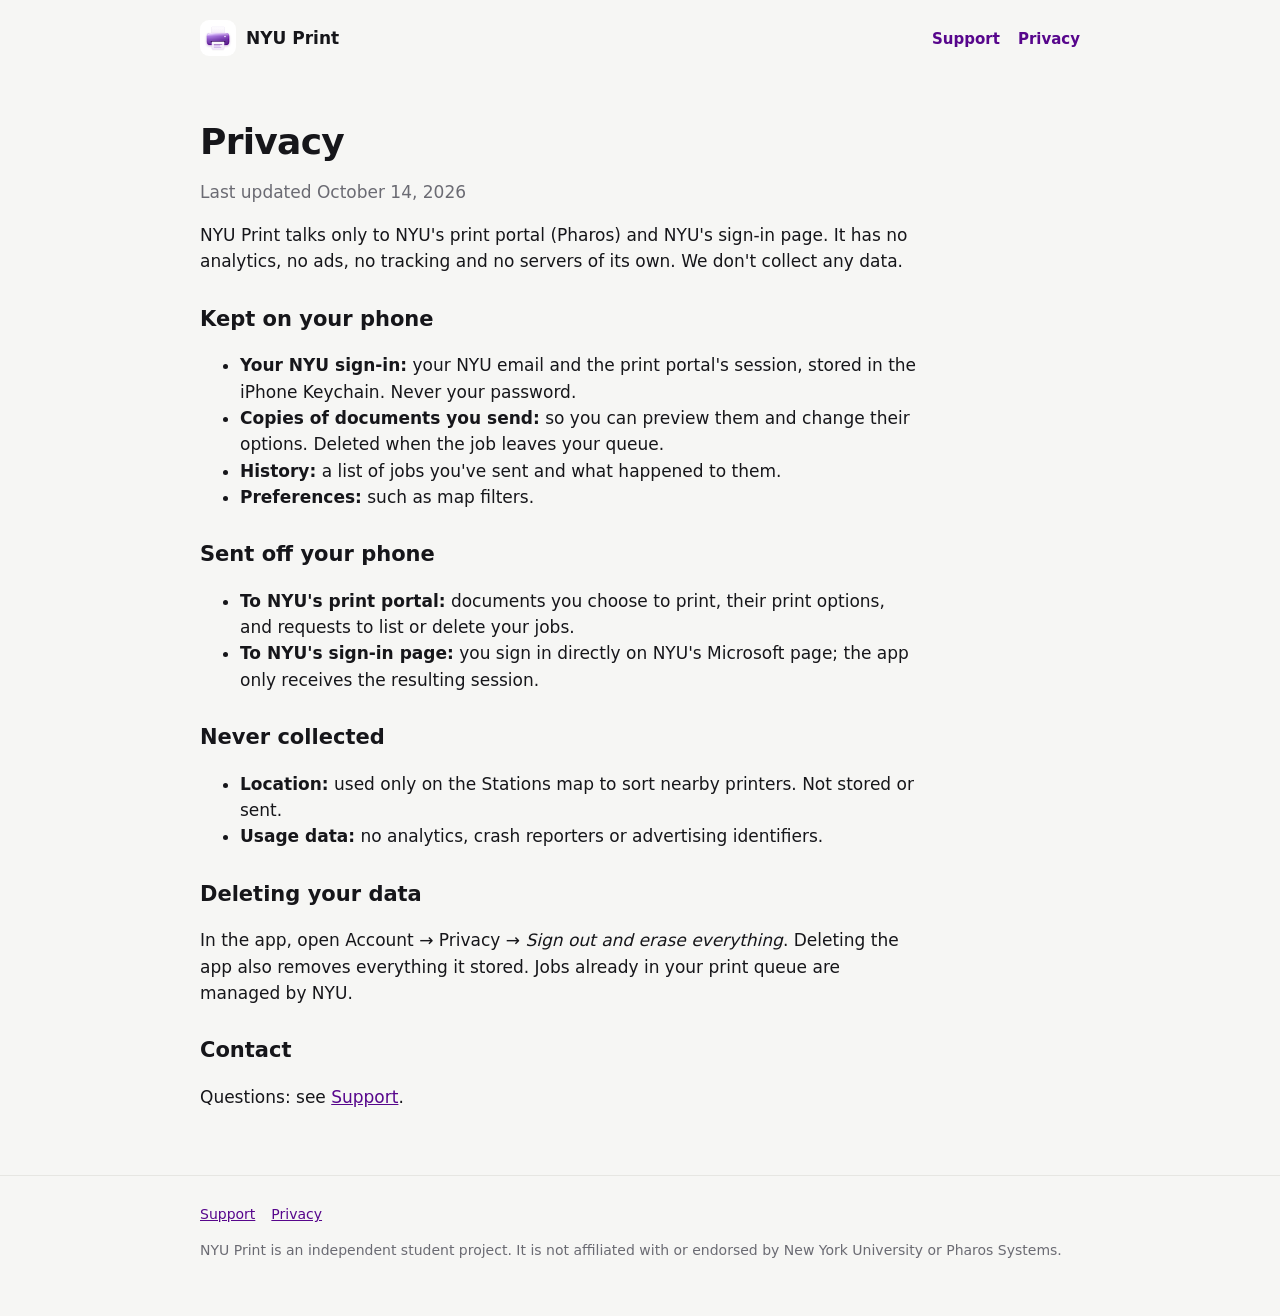
==== privacy.html @ 0575bf04 "NYU Print website Co-Authored-By: Claude Opus 5.5 <noreply@anthropic.com>" ====
<!doctype html>
<html lang="en"><head><meta charset="utf-8"><meta name="viewport" content="width=device-width, initial-scale=1"><title>Privacy · NYU Print</title><meta name="description" content="What NYU Print keeps on your phone and what it sends."><link rel="icon" href="img/logo.svg"><link rel="stylesheet" href="style.css"></head><body>
<header><div class="wrap"><a class="brand" href="index.html"><img src="img/logo.svg" alt="">NYU Print</a><nav><a href="support.html">Support</a><a href="privacy.html">Privacy</a></nav></div></header>
<main class="wrap">
<article class="page">
<h1>Privacy</h1>
<p class="muted">Last updated October 14, 2026</p>
<p>NYU Print talks only to NYU's print portal (Pharos) and NYU's sign-in page. It has no analytics, no ads, no tracking and no servers of its own. We don't collect any data.</p>
<h2>Kept on your phone</h2>
<ul>
<li><strong>Your NYU sign-in:</strong> your NYU email and the print portal's session, stored in the iPhone Keychain. Never your password.</li>
<li><strong>Copies of documents you send:</strong> so you can preview them and change their options. Deleted when the job leaves your queue.</li>
<li><strong>History:</strong> a list of jobs you've sent and what happened to them.</li>
<li><strong>Preferences:</strong> such as map filters.</li>
</ul>
<h2>Sent off your phone</h2>
<ul>
<li><strong>To NYU's print portal:</strong> documents you choose to print, their print options, and requests to list or delete your jobs.</li>
<li><strong>To NYU's sign-in page:</strong> you sign in directly on NYU's Microsoft page; the app only receives the resulting session.</li>
</ul>
<h2>Never collected</h2>
<ul>
<li><strong>Location:</strong> used only on the Stations map to sort nearby printers. Not stored or sent.</li>
<li><strong>Usage data:</strong> no analytics, crash reporters or advertising identifiers.</li>
</ul>
<h2>Deleting your data</h2>
<p>In the app, open Account → Privacy → <em>Sign out and erase everything</em>. Deleting the app also removes everything it stored. Jobs already in your print queue are managed by NYU.</p>
<h2>Contact</h2>
<p>Questions: see <a href="support.html">Support</a>.</p>
</article>
</main>
<footer><div class="wrap"><a href="support.html">Support</a><a href="privacy.html">Privacy</a><p>NYU Print is an independent student project. It is not affiliated with or endorsed by New York University or Pharos Systems.</p></div></footer>
</body></html>
---- style.css ----
:root {
  --accent: #57068C; --ink: #16161A; --ink-soft: #6B6B73;
  --bg: #F6F6F4; --surface: #FFFFFF; --hairline: #E6E6E2;
}
* { box-sizing: border-box; }
body {
  margin: 0; background: var(--bg); color: var(--ink);
  font: 17px/1.55 ui-rounded, -apple-system, "SF Pro Rounded", system-ui, sans-serif;
}
a { color: var(--accent); }
.wrap { max-width: 920px; margin: 0 auto; padding: 0 20px; }
header { padding: 20px 0; }
header .wrap { display: flex; align-items: center; gap: 12px; justify-content: space-between; }
.brand { display: flex; align-items: center; gap: 10px; font-weight: 700; text-decoration: none; color: var(--ink); }
.brand img { width: 36px; height: 36px; border-radius: 9px; }
nav a { margin-left: 18px; text-decoration: none; font-weight: 600; font-size: 15px; }
.hero { text-align: center; padding: 48px 0 24px; }
.hero img.icon { width: 112px; height: 112px; border-radius: 26px; box-shadow: 0 14px 34px rgba(87, 6, 140, .18); }
h1 { font-size: clamp(34px, 6vw, 52px); line-height: 1.1; margin: 22px 0 12px; letter-spacing: -.02em; }
.lede { color: var(--ink-soft); font-size: 20px; max-width: 560px; margin: 0 auto; }
.shots { display: grid; grid-template-columns: repeat(3, 1fr); gap: 20px; padding: 40px 0; }
.shot { text-align: center; }
.shot img { width: 100%; border-radius: 26px; border: 1px solid var(--hairline); background: var(--surface); box-shadow: 0 8px 24px rgba(0, 0, 0, .06); }
.shot h3 { margin: 16px 0 4px; font-size: 18px; }
.shot p { margin: 0; color: var(--ink-soft); font-size: 15px; }
.card { background: var(--surface); border: 1px solid var(--hairline); border-radius: 20px; padding: 24px 28px; margin: 20px 0; }
.page { padding: 24px 0 48px; max-width: 720px; }
.page h1 { font-size: 36px; }
h2 { font-size: 21px; margin: 28px 0 8px; }
.muted { color: var(--ink-soft); }
footer { border-top: 1px solid var(--hairline); padding: 28px 0 40px; color: var(--ink-soft); font-size: 14px; }
footer a { margin-right: 16px; }
@media (max-width: 700px) {
  .shots { grid-template-columns: 1fr; max-width: 360px; margin: 0 auto; }
  nav a { margin-left: 12px; }
}
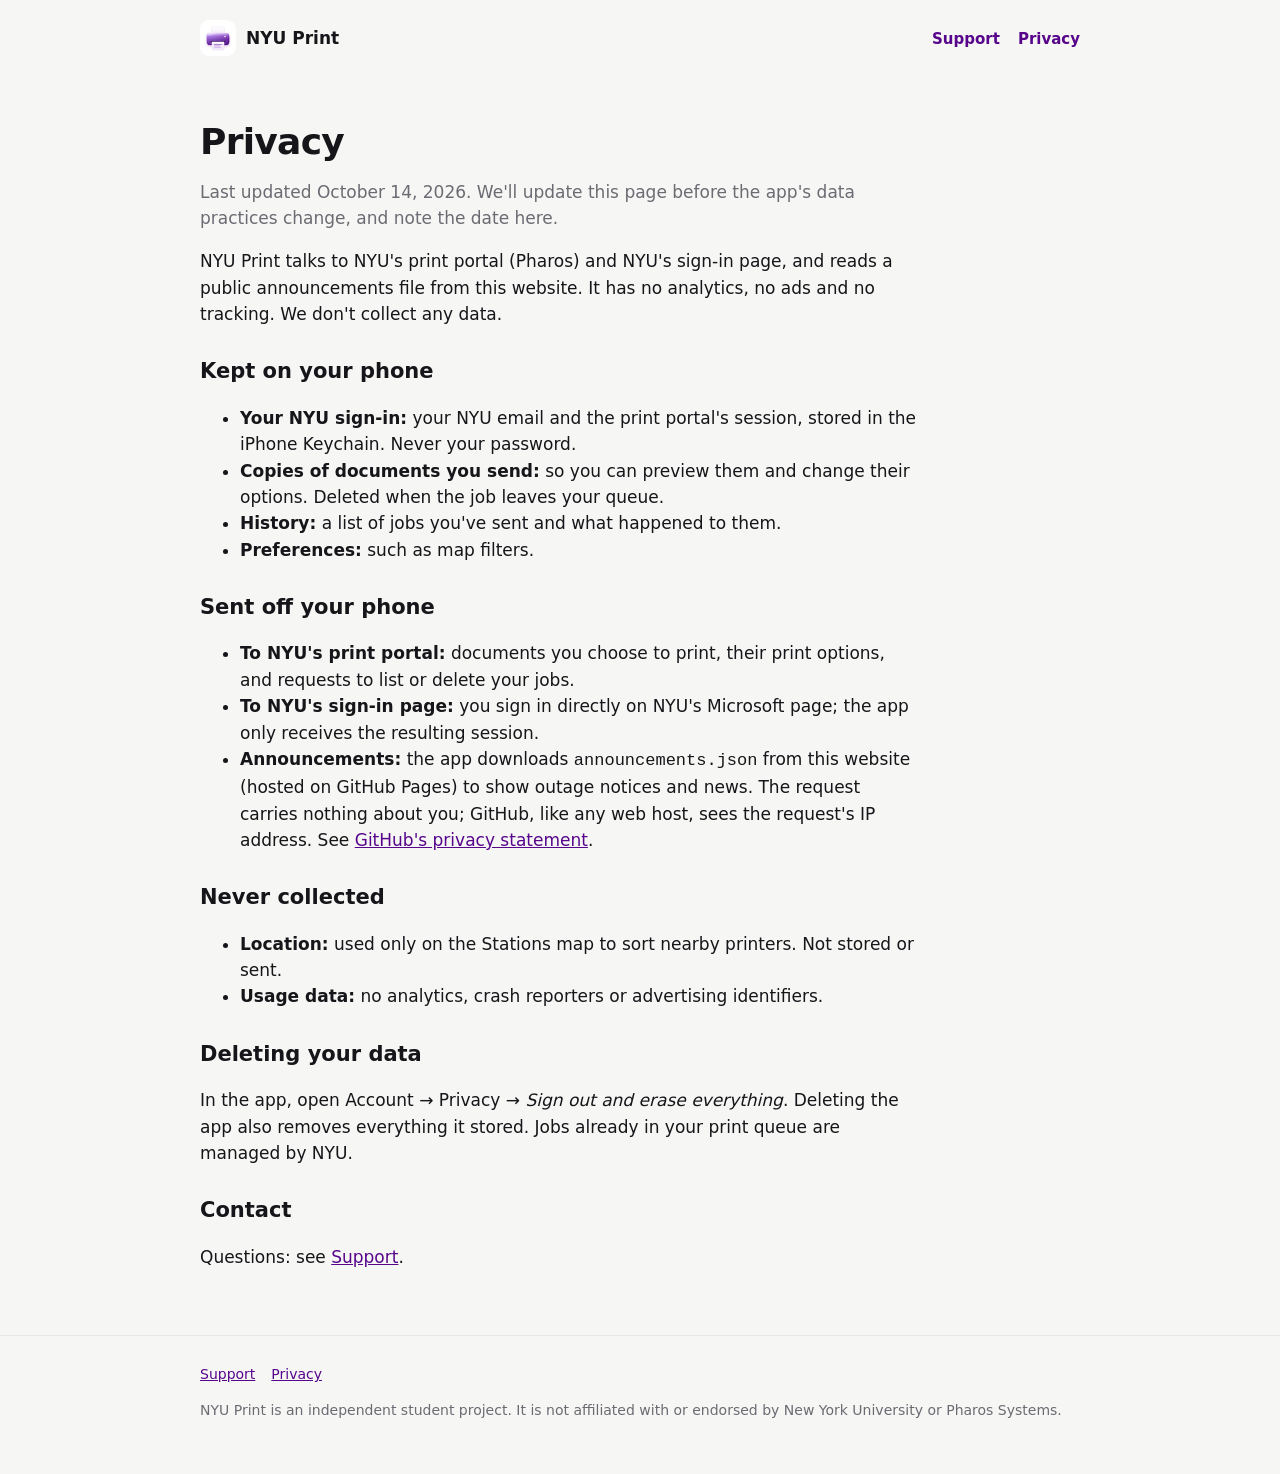
==== commit b0e57abd: "Announcements feed; privacy page lists it" ====
--- a/privacy.html
+++ b/privacy.html
@@ -4,8 +4,8 @@
 <main class="wrap">
 <article class="page">
 <h1>Privacy</h1>
-<p class="muted">Last updated October 14, 2026</p>
-<p>NYU Print talks only to NYU's print portal (Pharos) and NYU's sign-in page. It has no analytics, no ads, no tracking and no servers of its own. We don't collect any data.</p>
+<p class="muted">Last updated October 14, 2026. We'll update this page before the app's data practices change, and note the date here.</p>
+<p>NYU Print talks to NYU's print portal (Pharos) and NYU's sign-in page, and reads a public announcements file from this website. It has no analytics, no ads and no tracking. We don't collect any data.</p>
 <h2>Kept on your phone</h2>
 <ul>
 <li><strong>Your NYU sign-in:</strong> your NYU email and the print portal's session, stored in the iPhone Keychain. Never your password.</li>
@@ -17,6 +17,7 @@
 <ul>
 <li><strong>To NYU's print portal:</strong> documents you choose to print, their print options, and requests to list or delete your jobs.</li>
 <li><strong>To NYU's sign-in page:</strong> you sign in directly on NYU's Microsoft page; the app only receives the resulting session.</li>
+<li><strong>Announcements:</strong> the app downloads <code>announcements.json</code> from this website (hosted on GitHub Pages) to show outage notices and news. The request carries nothing about you; GitHub, like any web host, sees the request's IP address. See <a href="https://docs.github.com/en/site-policy/privacy-policies/github-general-privacy-statement">GitHub's privacy statement</a>.</li>
 </ul>
 <h2>Never collected</h2>
 <ul>
